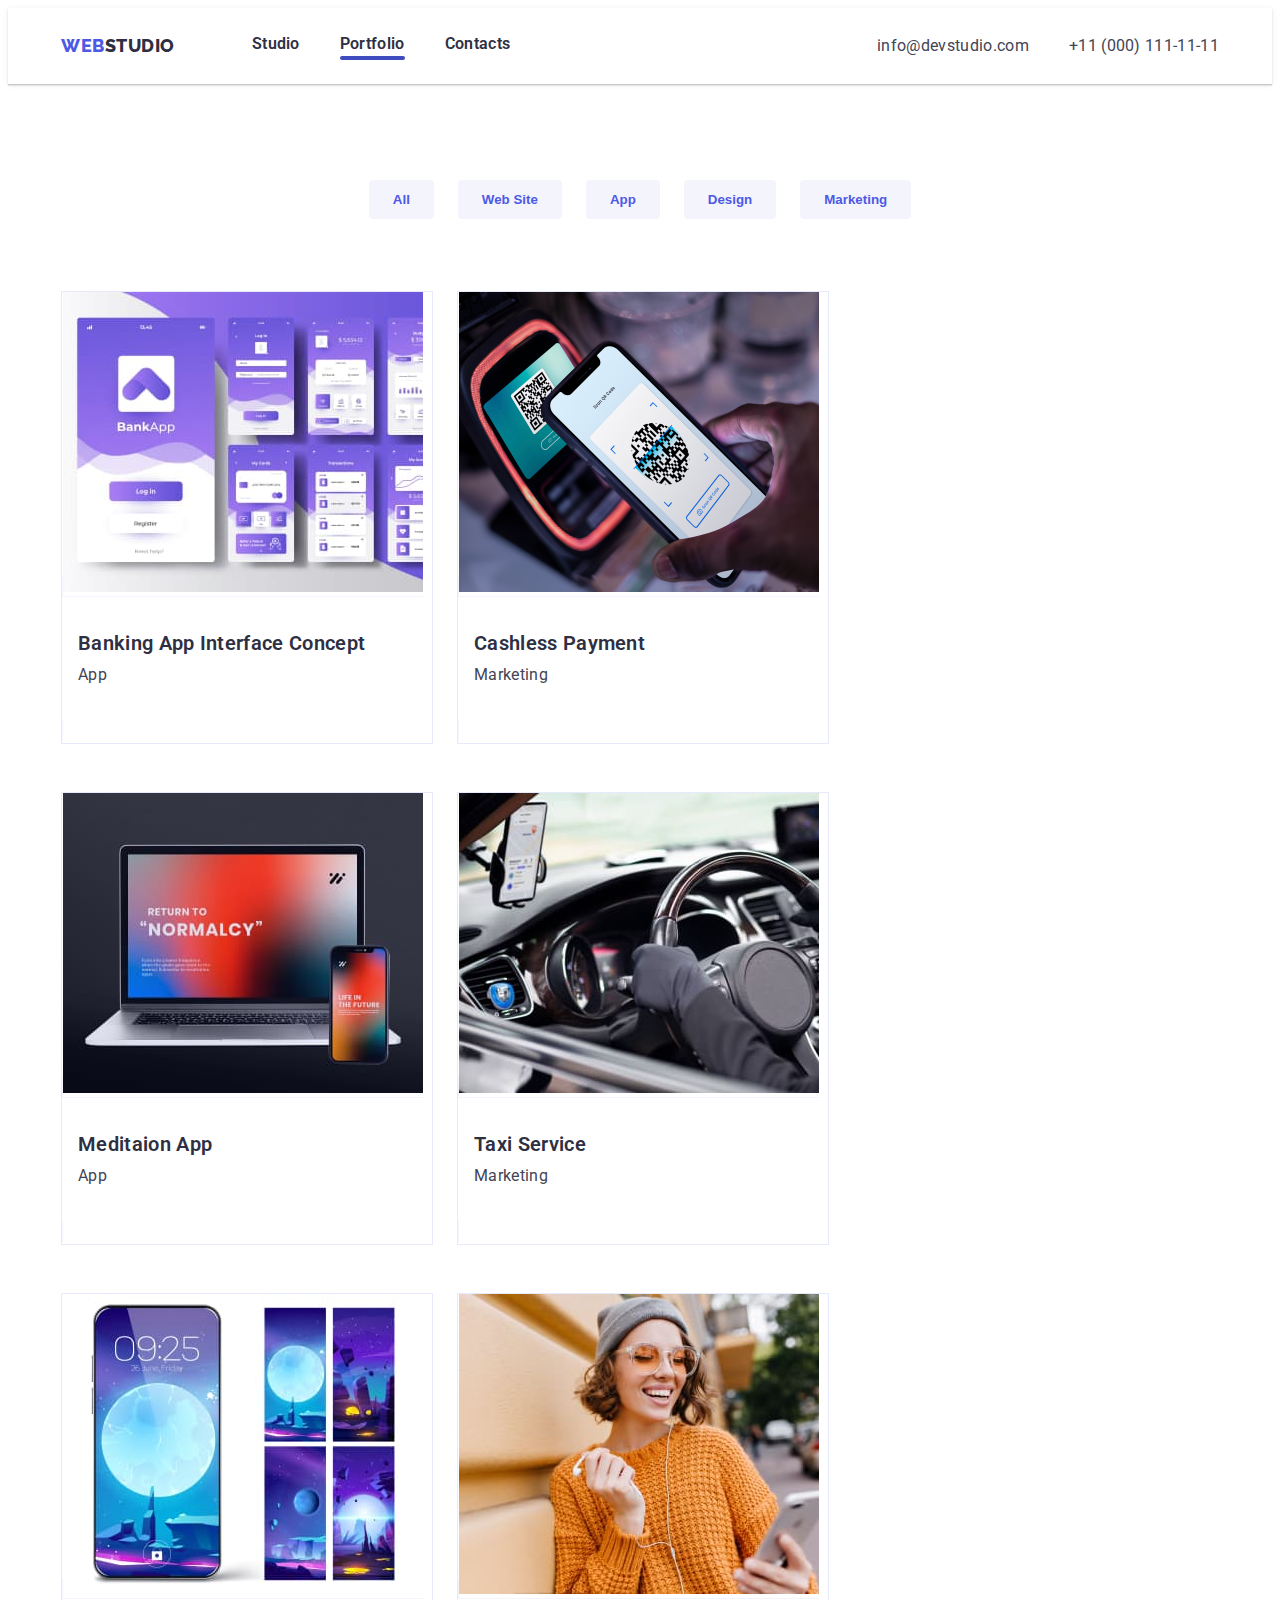
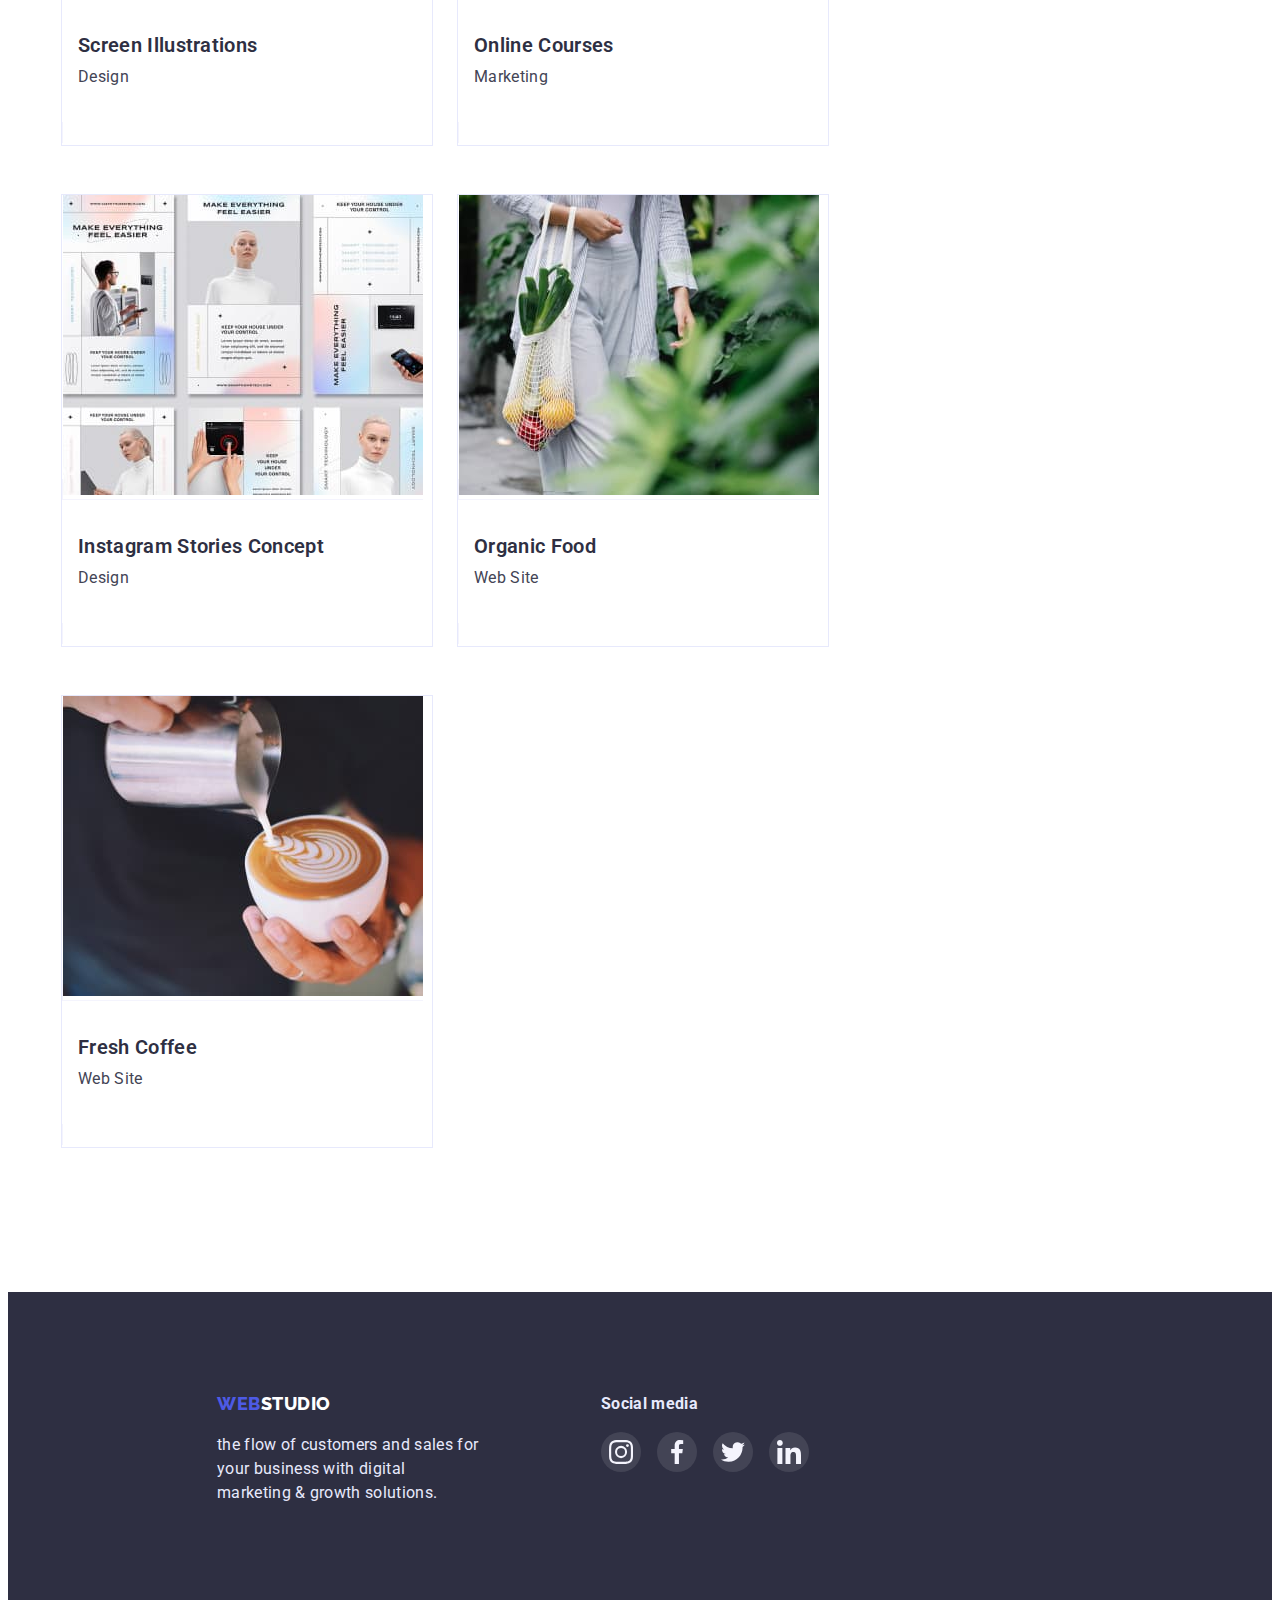
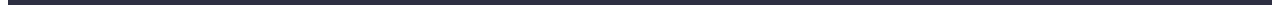
==== portfolio.html @ c1c1124d "Initial commit" ====
<!DOCTYPE html>
<html lang="en">

<head>
    <meta charset="UTF-8">
    <meta http-equiv="X-UA-Compatible" content="IE=edge">
    <meta name="viewport" content="width=device-width, initial-scale=1.0">
    <title>Portfolio</title>
    <link href="https://fonts.googleapis.com/css2?family=Raleway:wght@800&family=Roboto:wght@400;500;700&display=swap"
        rel="stylesheet">

    <link rel="stylesheet" href="https://cdnjs.cloudflare.com/ajax/libs/modern-normalize/1.1.0/modern-normalize.min.css"
        integrity="sha512-wpPYUAdjBVSE4KJnH1VR1HeZfpl1ub8YT/NKx4PuQ5NmX2tKuGu6U/JRp5y+Y8XG2tV+wKQpNHVUX03MfMFn9Q=="
        crossorigin="anonymous" referrerpolicy="no-referrer">

    <link rel="stylesheet" href="./css/styles.css">
</head>

<body>
    <header class="header">
        <div class="conteiner menu">
            <nav class="conteiner-nav">
                <a href="./index.html" class="logo"><span class="accent">Web</span>Studio</a>
                <ul class="site-nav list">
                    <li class="item"><a href="./index.html" class="link">Studio</a></li>
                    <li class="item"><a href="./portfolio.html" class="link active">Portfolio</a></li>
                    <li class="item"><a href="/" class="link">Contacts</a></li>
                </ul>
            </nav>
            <ul class="auth-nav list">
                <li class="contact-link"><a href="mailto:info@devstudio.com" class="link">info@devstudio.com</a></li>
                <li class="contact-link"><a href="tel:+11(000)111-11-11" class="link">+11 (000) 111-11-11</a></li>
            </ul>
        </div>
    </header>
    <main>

        <!-- Filtr -->
        <section class="section project">
            <div class="conteiner">
                <ul class="project-list list">
                    <li class="item"><button class="button" type="button">All</button></li>
                    <li class="item"><button class="button" type="button">Web Site</button></li>
                    <li class="item"><button class="button" type="button">App</button></li>
                    <li class="item"><button class="button" type="button">Design</button></li>
                    <li class="item"><button class="button" type="button">Marketing</button></li>
                </ul>

                <!-- Produkts -->

                <h1 class="visually-hidden">Project</h1>
                <ul class="product-list list">
                    <li class="product-item">
                         <a href="" class="project-link"><img src="./img/Bank.jpg" alt="foto bank app">
                        <div class="card-content">
                            <h2 class="project-title">Banking App Interface Concept</h2>
                            <p class="project-text">App</p>
                        </div></a>
                    </li>
                    <li class="product-item">
                         <a href="" class="project-link"><img src="./img/Cashless.jpg" alt="Payment">
                            <div class="card-content">
                                <h2 class="project-title">Cashless Payment</h2>
                                <p class="project-text">Marketing</p>
                            </div>
                        </a>
                    </li>
                    <li class="product-item">

                            <a href="" class="project-link"><img widht="360" height="300" src="./img/medita.jpg"
                                    alt="foto app for meditation">
                        <div class="card-content">
                            <h2 class="project-title">Meditaion App</h2>
                            <p class="project-text">App</p>
                        </div></a>

                    </li>
                    <li class="product-item">

                            <a href="" class="project-link"><img widht="360" height="300" src="./img/avto.jpg"
                                    alt="foto avto">
                        <div class="card-content">
                            <h2 class="project-title">Taxi Service</h2>
                            <p class="project-text">Marketing</p>
                        </div></a>

                    </li>

                    <li class="product-item">

                      
                            <a href="" class="project-link"><img widht="360" height="300" src="./img/walpaper.jpg"
                                    alt="foto wallpaper">
                     
                        <div class="card-content">
                            <h2 class="project-title">Screen Illustrations</h2>
                            <p class="project-text">Design</p>
                        </div></a>

                    </li>

                    <li class="product-item">
                        <article class="card">
                            
                                <a href="" class="project-link"><img widht="360" height="300" src="img/girl.jpg"
                                        alt="foto girl outside">
                        
                            <div class="card-content">
                                <h2 class="project-title">Online Courses</h2>
                                <p class="project-text">Marketing</p>
                            </div></a>
                        </article>
                    </li>

                    <li class="product-item">
                        <article class="card">
                            <a href="" class="project-link"><img widht="360" height="300" src="./img/stories.jpg"
                                        alt="photo examples of stories">
                         
                            <div class="card-content">
                                <h2 class="project-title">Instagram Stories Concept</h2>
                                <p class="project-text">Design</p>
                            </div></a>
                        </article>
                    </li>

                    <li class="product-item">
                        <article class="card">
                          
                                <a href="" class="project-link"><img widht="360" height="300" src="./img/food.jpg"
                                        alt="women whith food">
                          
                            <div class="card-content">
                                <h2 class="project-title">Organic Food</h2>
                                <p class="project-text">Web Site</p>
                            </div></a>
                        </article>
                    </li>

                    <li class="product-item">
                        <article class="card">
                       
                                <a href="" class="project-link"><img widht="360" height="300" src="./img/cofe.jpg"
                                        alt="cup of coffe">
                          
                            <div class="card-content">
                                <h2 class="project-title">Fresh Coffee</h2>
                                <p class="project-text">Web Site</p>
                            </div></a>
                        </article>
                    </li>
                </ul>
            </div>

        </section>
    </main>


    <!-- Footer with contacts -->
    <footer class="footer">
        <div class="conteiner footer-conteiner">
            <div class="footer-about"><a href="/" class="logo-footer"><span class="accent">Web</span>Studio</a>
                <p class="footer-text">the flow of customers and sales for your business with digital marketing & growth
                    solutions.
                </p>
            </div>
            <div class="footer-social">
                <h3 class="footer-text name">Social media</h3>
                <ul class="footer-list list">
                    <li class="footer-item"><a href="" class="footer-soc-link"><svg class="icon-footer">
                                <use href="./img/icons.svg#icon-instagram"></use>
                            </svg></a></li>
                    <li class="footer-item"><a href="https://www.facebook.com/" class="footer-soc-link"><svg
                                class="icon-footer">
                                <use href="./img/icons.svg#icon-facebook"></use>
                            </svg></a></li>
                    <li class="footer-item"><a href="https://twitter.com/" class="footer-soc-link"><svg class="icon-footer">
                                <use href="./img/icons.svg#icon-twitter"></use>
                            </svg></a></li>
                    <li class="footer-item"><a href="https://www.linkedin.com/" class="footer-soc-link"><svg
                                class="icon-footer">
                                <use href="./img/icons.svg#icon-linkedin"></use>
                            </svg></a></li>
                </ul>
            </div>
    
    
        </div>
    
    
    
    
    
    </footer>


</body>

</html>
---- css/styles.css ----
html {
    box-sizing: border-box;
}

:root {
    --primari-brand-text-color: #4D5AE5;
    --primari-bg-color: #fff;
    --link-text-color: #4D5AE5;
    --body-text-color: #434455;
    --heading-text-color: #2E2F42;
    --buttons-color: #404BBF;
    --fotter-color: #E7E9FC;
    --color-white: #FFFFFF;
    --color-batton-filtr: #F4F4FD;
    --card-set-gap: 24px;
}

body {
    color: var(--body-text-color);
    background-color: var(--primari-bg-color);
    font-family: Roboto, sans-serif;
    letter-spacing: 0.02em;
    font-size: 16px;
    line-height: 1.5;

}

img {
    /* display: block; */
    max-width: 100%;
    height: auto;
}

.section {
    padding-top: 120px;
    padding-bottom: 120px;
}

.conteiner {
    /* outline: 2px solid tomato; */

    margin-left: auto;
    margin-right: auto;
    width: 1158px;
    padding-right: 15px;
    padding-left: 15px;

}

h1,
h2,
h3,
h4,
h5,
h6,
p {
    margin: 0;
}

.visually-hidden {
    position: absolute;
    width: 1px;
    height: 1px;
    margin: -1px;
    border: 0;
    padding: 0;
    white-space: nowrap;
    clip-path: inset(100%);
    clip: rect(0 0 0 0);
    overflow: hidden;
}

.menu {
    display: flex;
    align-items: center;
}

.header {

    display: flex;
    box-shadow: 0px 2px 1px rgba(46, 47, 66, 0.08), 0px 1px 1px rgba(46, 47, 66, 0.16), 0px 1px 6px rgba(46, 47, 66, 0.08);
}

.conteiner-nav {
    display: flex;
    align-items: center;
}

.list {
    list-style: none;
    padding: 0;
    margin: 0;
}

.logo {
    margin-right: 77px;
    color: var(--heading-text-color);
    font-family: Raleway, sans-serif;
    font-weight: 800;
    font-size: 18px;
    line-height: 1.33;
    letter-spacing: 0.03em;
    text-decoration: none;
    text-transform: uppercase;
    display: flex;
    align-items: center;
}

.accent {
    color: var(--link-text-color);
}

.logo:hover,
.logo:hover {
    color: var(--link-text-color);
}

/* Site nav */
.site-nav {
    display: flex;
}

.site-nav .item+.item {
    margin-left: 40px;
}

.site-nav .link {
    /* outline: 2px solid tomato; */
    display: block;
    padding-top: 24px;
    padding-bottom: 24px;

    font-weight: 600;
    color: var(--heading-text-color);
    text-decoration: none;

}
.active::after {
    content: '';
    display: block;
    width: 100%;
    height: 4px;
    background-color: #404BBF;
    border-radius: 2px;
}

.site-nav .link:hover,
.site-nav .link:focus {
    color: var(--link-text-color);
}


.auth-nav {
    display: flex;
    /* outline: 2px solid tomato; */
    margin-left: auto;

}

.auth-nav .contact-link+.contact-link {
    margin-left: 40px;
}

.auth-nav .link {
    color: var(--body-text-color);
    text-decoration: none;

}

.auth-nav .link:hover,
.auth-nav .link:focus {
    color: var(--link-text-color);
}

.contact-link {
    font-weight: 400;

}


/* Hero */
.hero {
    flex-wrap: wrap;
/* outline: 2px solid tomato; */
    text-align: center;
    padding: 192px 0px;
    max-width: 1440px;
    height: 603px;
    margin-left: auto;
    margin-right: auto;
    background-image:
    linear-gradient(rgba(46, 47, 66, 0.7), rgba(46, 47, 66, 0.7)),
     url(../img/people-office.jpg);
    background-size: cover;
    background-repeat: no-repeat;
    background-position: center;
}

.hero-title {
    font-weight: 600;
    font-size: 56px;
    line-height: 1.07;
    color: var(--color-white);
    margin-top: 0px;
    margin-left: auto;
    margin-right: auto;
    width: 492px;

}

.button-hero {

    color: var(--primari-bg-color);
    background-color: var(--link-text-color);
    font-weight: 600;
    font-size: 16px;
    line-height: 1.19;
    letter-spacing: 0.04em;
    cursor: pointer;
    border-radius: 4px;
    padding: 16px 32px;
    border: 1px solid transparent;
    text-align: center;
    margin-top: 48px;
}

.button-hero:hover,
.button-hero:focus {
    background-color:#404BBF;
    color: var(--primari-bg-color);
    box-shadow: 0px 4px 4px rgba(0, 0, 0, 0.15);
}
/* .modal {
    position: absolute;
    width: 408px;
    height: 576px;
    top: 50%;
    left: 50%;
    transform: translate(-50%, -50%);
    background: #FCFCFC;
    box-shadow: 0px 1px 1px rgba(0, 0, 0, 0.14), 0px 1px 3px rgba(0, 0, 0, 0.12), 0px 2px 1px rgba(0, 0, 0, 0.2);
    border-radius: 4px;
} */

.section-title {
    color: #2E2F42
}

/* Преимущества */
.feature {
    padding-bottom: 0px;
}

.feature-list {
    display: flex;
    flex-wrap: wrap;
}

/* .item-feature::before {
    display: block;
    content: "";
    height: 112px;
    background-size: 64px;
    background-repeat: no-repeat;
    background-position: center;
    background-color: var(--color-batton-filtr); */

.icon-feature {
    display: flex;
 background-color: #F4F4FD;
 width: 264px;
 height: 112px;
  align-items: center;
  justify-content: center;
  margin-bottom: 8px;
 

}
.icon-item {
    display: flex;
    align-items: center;
    justify-content: center;
    width: 64px;
    height: 64px;
    fill: #8E8F99;
     
}
/* .icon-strategy::before {
    content: "";
    background-image: url(../img/antenna\ 1.svg);
} */

    
.item-feature {
    width: calc((100% - 72px) / 4);
    margin-right: 24px;
}

.item-feature:nth-child(4n) {
    margin-right: 0px;
}

.feature-title {
    font-weight: 600;
    font-size: 20px;
    line-height: 1.2;
    color: var(--heading-text-color);
    margin-top: 0px;
    margin-bottom: 0px;
}

.feature-text {
    margin-top: 8px;
    margin-bottom: 0px;
}

/* Работа */

.section-title {
    display: block;
    font-weight: 600;
    font-size: 36px;
    line-height: 1.11;
    text-align: center;
    margin-left: auto;
    margin-right: auto;
    ;
}

.list-work {
    display: flex;
    flex-wrap: wrap;
    margin-top: 72px;
}

.item-work {

    /* border: 1px solid #E7E9FC; */
    max-width: 100%;
    margin-right: 24px;
}

.item-work:nth-child(3n) {
    margin-right: 0px;
}

/* Команда */
.team {
    background-color: var(--color-batton-filtr);
 padding-bottom: 120px;
}

.section-name {
    margin-bottom: 5px;
    font-weight: 600;
    font-size: 20px;
    line-height: 1.2;
    text-align: center;
    color: var(--heading-text-color);
}

.section-text {
    text-align: center;
}

.list-team {
    display: flex;
    margin-top: 72px;
    margin-right: calc(-1 * var(--card-set-gap));

}

.item-team {
    margin-right: var(--card-set-gap);
    flex-basis: calc(100%/4 - var(--card-set-gap));

    box-shadow: 0px 1px 6px rgba(46, 47, 66, 0.08), 0px 1px 1px rgba(46, 47, 66, 0.16), 0px 2px 1px rgba(46, 47, 66, 0.08);
}

.item-team:nth-child(4n) {
    margin-right: 0px;

}

.team-coment {
    padding: 32px 16px;
}
.team-soc {
    display: flex;
    align-items: center;
}
.team-soc-item {

    width: 40px;
    height: 40px;
    margin-right: 24px;
    }
.team-soc-item:nth-child(4){
    margin-right: 0px;
}
.soc-link {
    display: flex;
    width: 100%;
    height: 100%;
    align-items: center;
    justify-content: center;
   background-color: #4D5AE5;
    border-radius: 50%;
}
.soc-link:hover
.soc-link:focus {
    background-color: #404BBF;
}
.icon-team {
 fill: #F4F4FD;
width: 16px;
height: 16px;
}
   
/* Клиенты */

.list-clients {
    /* outline: 2px solid tomato; */
    display: flex;
    margin-top: 72px;
    gap: 24px;
}
.client-item {
 width: 168px;
}
.icon-client {
   display: block;
   /* fill: #8E8F99; */

}
.icom-client {
    display: flex;
    justify-content: center;
    align-items: center;
        width: 100%;
        height:88px;
        margin-right: var(--card-set-gap);
        border: 1px solid #8E8F99;
        border-radius: 4px;
        fill:#8E8F99 ;
}
.icom-client:hover,
.icom-client:focus {
    fill: #4D5AE5;
    border: 1px solid #4D5AE5;
}
.icon-client:hover,
.icon-client:focus {
    fill: #4D5AE5;
}

/* Button */
.button {
    display: inline-block;
    border-radius: 4px;
    padding: 12px 24px;
    color: var(--link-text-color);
    background-color: var(--color-batton-filtr);
    font-weight: 600;
    cursor: pointer;
    border: none;
}

.button:hover,
.button:focus {
    background-color: var(--link-text-color);
    color: var(--primari-bg-color);
    box-shadow: 0px 3px 1px rgba(0, 0, 0, 0.1),
        0px 2px 1px rgba(0, 0, 0, 0.08),
        0px 2px 2px rgba(0, 0, 0, 0.12);
}

/* Проекты */
.project {
    padding-top: 96px;
}
.project-list {
    display: flex;
    text-align: center;
    margin-left: auto;
    margin-right: auto;
    justify-content: center;
    gap: 24px;
}
.product-list {
    display: flex;
    flex-wrap: wrap;
    margin-top: 72px; 
    gap: 24px;
}
.product-item {
     flex-basis: calc((100% - 48px) / 3);
    /* margin-left: var(--card-set-gap); */
    margin-bottom: 24px; 
    /* box-shadow: 0px 1px 6px rgba(46, 47, 66, 0.08); */
     border: 1px solid rgba(231, 233, 252, 1); 
}
.project-link {
/* flex-basis: calc(100% / 3 - 24px);
margin-left: 24px; */
    /* margin-bottom: 48px; */
    border: 0.5px solid #F4F4FD;
}
.project-link:nth-child(3n) {
margin-right: 0px;
}
.product-item:hover,
.product-item:focus {
    box-shadow: 0px 1px 6px rgba(46, 47, 66, 0.08),
        0px 1px 1px rgba(46, 47, 66, 0.16),
        0px 2px 1px rgba(46, 47, 66, 0.08); 
}
.card-content {
    padding-top: 32px;
    padding-bottom: 32px;
    padding-left: 16px;
}
.list .project-link {
    text-decoration: none;
    list-style: none;
}
.project-title {
    color: var(--heading-text-color);
    font-weight: 600;
    font-size: 20px;
    line-height: 1.2;
    margin-bottom: 8px;
}
.project-text {
    color: var(--body-text-color);
}

/* Footer    */
.logo-footer {
    color: var(--primari-bg-color);
    font-family: Raleway, sans-serif;
    font-weight: 800;
    font-size: 18px;
    line-height: 1.33;
    letter-spacing: 0.03em;
    text-decoration: none;
    text-transform: uppercase;
}

.footer {
    background-color: var(--heading-text-color);
    padding: 100px 0px;
}
.footer-conteiner {
    display: flex;
}

.footer-text {
    margin-top: 16px;
    width: 264px;
    font-size: 16px;
    line-height: 1.5;
    letter-spacing: 0.02em;
    color: var(--fotter-color);
}
.footer-about{
    display: block;
    width: 264px;
    margin-left: 156px;
}
.footer-social {
display: block;
margin-top: 0px;
margin-left: 120px;

}
.name {
    margin: 0px;
    padding: 0px;
}
.footer-list {
    display: flex;
    margin-top: 16px;
   gap: 16px;
    align-items: center;
 
}
.footer-item {
    width: 40px;
    height: 40px;
}
.footer-soc-link {
    display: flex;
    width: 100%;
    height: 100%;
    align-items: center;
    justify-content: center;
    background-color: rgba(255, 255, 255, 0.1);
    margin-right: auto;
    margin-left: 0px;
    border-radius: 50%;
}
.icon-footer {
    display: flex;
    width: 24px;
    height: 24px;
align-items: center;
fill: #F4F4FD;
}
.footer-soc-link:hover,
.footer-soc-link:focus {
    background-color: #31D0AA;
}
.card-set {
    display: flex;
    flex-wrap: wrap;
    outline: tomato solid 1px;
    margin-left: -24px;
}
.item-portfolio {
    box-sizing: border-box;
    outline: green solid 1px;
   margin-bottom: 24px;
   margin-right: 24px;
}
.card-thumb {

}
.link-portfolio {
    text-decoration: none;
}
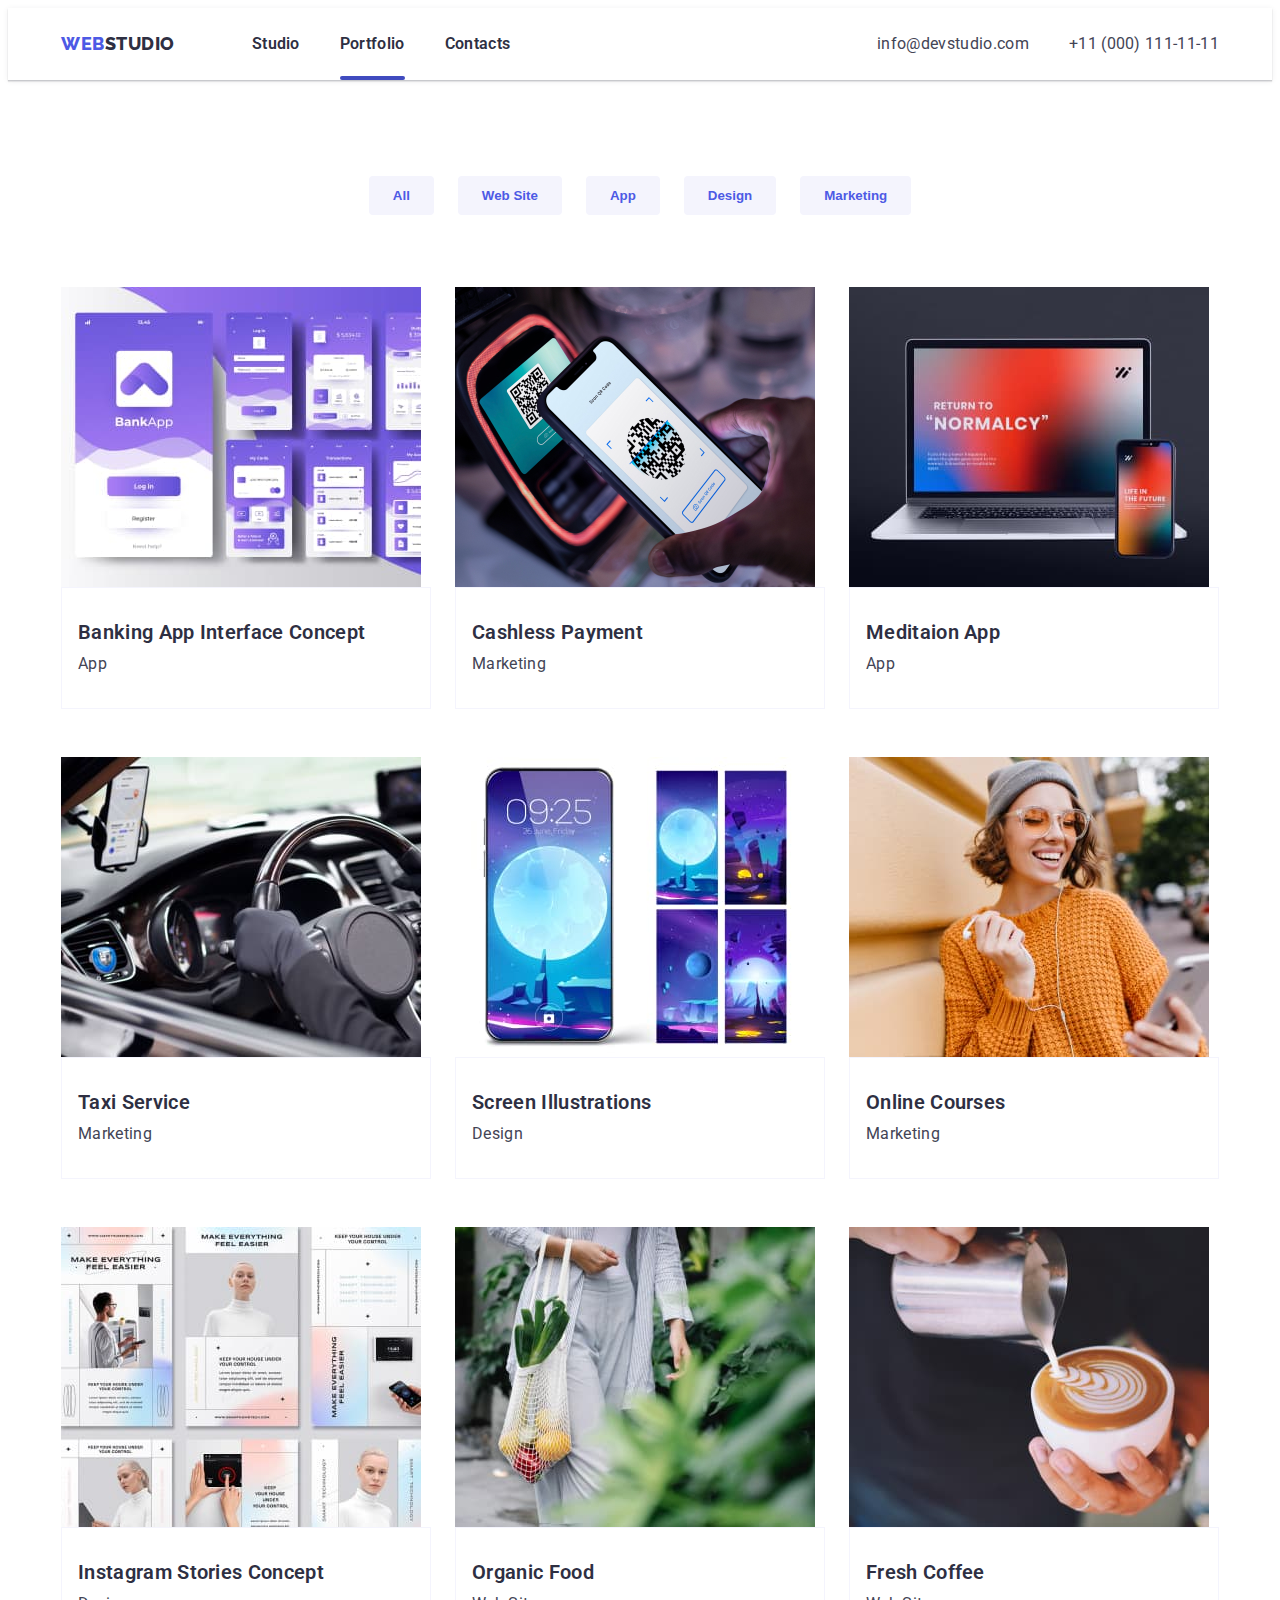
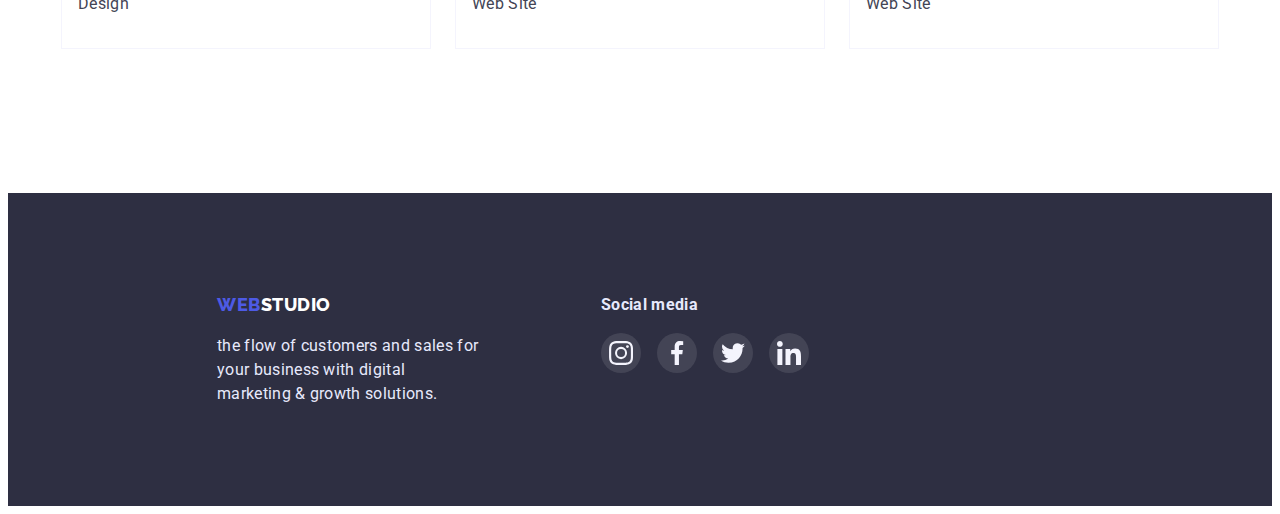
==== commit 30324c33: "overlay" ====
--- a/portfolio.html
+++ b/portfolio.html
@@ -36,9 +36,9 @@
     <main>
 
         <!-- Filtr -->
-        <section class="section project">
-            <div class="conteiner">
-                <ul class="project-list list">
+     <section class="section project">
+      <div class="conteiner">
+       <ul class="project-list list">
                     <li class="item"><button class="button" type="button">All</button></li>
                     <li class="item"><button class="button" type="button">Web Site</button></li>
                     <li class="item"><button class="button" type="button">App</button></li>
@@ -48,107 +48,115 @@
 
                 <!-- Produkts -->
 
-                <h1 class="visually-hidden">Project</h1>
-                <ul class="product-list list">
-                    <li class="product-item">
-                         <a href="" class="project-link"><img src="./img/Bank.jpg" alt="foto bank app">
-                        <div class="card-content">
-                            <h2 class="project-title">Banking App Interface Concept</h2>
-                            <p class="project-text">App</p>
-                        </div></a>
-                    </li>
-                    <li class="product-item">
-                         <a href="" class="project-link"><img src="./img/Cashless.jpg" alt="Payment">
-                            <div class="card-content">
+       <h1 class="visually-hidden">Project</h1>
+        <ul class="product-list list">
+         <li class="product-item">
+          <a href="" class="project-link">
+           <div class="overlay">
+            <img src="./img/Bank.jpg" alt="foto bank app">
+           <div class="overlay-slyde">
+             <p class="overlay-text">14 Stylish and User-Friendly App Design Concepts · Task Manager App · Calorie Tracker App · Exotic Fruit Ecommerce App · Cloud Storage App</p></div></div>
+           <div class="card-content">
+            <h2 class="project-title">Banking App Interface Concept</h2>
+            <p class="project-text">App</p>
+                        </div></a></li>
+          <li class="product-item">
+           <a href="" class="project-link">
+            <div class="overlay">
+            <img src="./img/Cashless.jpg" alt="Payment">
+            <div class="overlay-slyde">
+            <p class="overlay-text">14 Stylish and User-Friendly App Design Concepts · Task Manager App · Calorie Tracker App · Exotic Fruit Ecommerce App · Cloud Storage App</p>
+                </div></div>
+                <div class="card-content">
                                 <h2 class="project-title">Cashless Payment</h2>
                                 <p class="project-text">Marketing</p>
-                            </div>
+                    </div>
                         </a>
-                    </li>
-                    <li class="product-item">
-
-                            <a href="" class="project-link"><img widht="360" height="300" src="./img/medita.jpg"
-                                    alt="foto app for meditation">
-                        <div class="card-content">
+          </li>
+          <li class="product-item">
+           <a href="" class="project-link">
+            <div class="overlay">
+            <img widht="360" height="300" src="./img/medita.jpg" alt="foto app for meditation">
+            <div class="overlay-slyde">
+            <p class="overlay-text">14 Stylish and User-Friendly App Design Concepts · Task Manager App · Calorie Tracker App · Exotic Fruit Ecommerce App · Cloud Storage App</p></div></div>
+                <div class="card-content">
                             <h2 class="project-title">Meditaion App</h2>
                             <p class="project-text">App</p>
-                        </div></a>
-
-                    </li>
-                    <li class="product-item">
-
-                            <a href="" class="project-link"><img widht="360" height="300" src="./img/avto.jpg"
-                                    alt="foto avto">
-                        <div class="card-content">
+                </div></a>
+         </li>
+
+          <li class="product-item">
+           <a href="" class="project-link">
+            <div class="overlay">
+            <img widht="360" height="300" src="./img/avto.jpg" alt="foto avto">
+             <div class="overlay-slyde">
+             <p class="overlay-text">14 Stylish and User-Friendly App Design Concepts · Task Manager App · Calorie Tracker App · Exotic Fruit Ecommerce App · Cloud Storage App</p></div></div>
+              <div class="card-content">
                             <h2 class="project-title">Taxi Service</h2>
                             <p class="project-text">Marketing</p>
-                        </div></a>
-
-                    </li>
-
-                    <li class="product-item">
-
-                      
-                            <a href="" class="project-link"><img widht="360" height="300" src="./img/walpaper.jpg"
-                                    alt="foto wallpaper">
-                     
-                        <div class="card-content">
+                </div></a>
+          </li>
+
+          <li class="product-item">
+            <a href="" class="project-link">
+             <div class="overlay"><img widht="360" height="300" src="./img/walpaper.jpg" alt="foto wallpaper">
+              <div class="overlay-slyde">
+              <p class="overlay-text">14 Stylish and User-Friendly App Design Concepts · Task Manager App · Calorie Tracker App · Exotic Fruit Ecommerce App · Cloud Storage App</p></div></div>
+                <div class="card-content">
                             <h2 class="project-title">Screen Illustrations</h2>
                             <p class="project-text">Design</p>
                         </div></a>
-
-                    </li>
-
-                    <li class="product-item">
-                        <article class="card">
-                            
-                                <a href="" class="project-link"><img widht="360" height="300" src="img/girl.jpg"
-                                        alt="foto girl outside">
-                        
-                            <div class="card-content">
+          </li>
+
+          <li class="product-item">
+            <a href="" class="project-link">
+                <div class="overlay"><img widht="360" height="300" src="img/girl.jpg" alt="foto girl outside">
+                <div class="overlay-slyde">
+                    <p class="overlay-text">14 Stylish and User-Friendly App Design Concepts · Task Manager App · Calorie Tracker App · Exotic Fruit Ecommerce App · Cloud Storage App</p>
+                </div></div>
+                 <div class="card-content">
                                 <h2 class="project-title">Online Courses</h2>
                                 <p class="project-text">Marketing</p>
                             </div></a>
-                        </article>
-                    </li>
-
-                    <li class="product-item">
-                        <article class="card">
-                            <a href="" class="project-link"><img widht="360" height="300" src="./img/stories.jpg"
-                                        alt="photo examples of stories">
-                         
-                            <div class="card-content">
+          </li>
+
+          <li class="product-item">
+            <a href="" class="project-link">
+             <div class="overlay"><img widht="360" height="300" src="./img/stories.jpg" alt="photo examples of stories">
+             <div class="overlay-slyde">
+                <p class="overlay-text">14 Stylish and User-Friendly App Design Concepts · Task Manager App · Calorie Tracker App · Exotic Fruit Ecommerce App · Cloud Storage App</p>
+             </div></div>
+            <div class="card-content">
                                 <h2 class="project-title">Instagram Stories Concept</h2>
                                 <p class="project-text">Design</p>
                             </div></a>
-                        </article>
-                    </li>
-
-                    <li class="product-item">
-                        <article class="card">
-                          
-                                <a href="" class="project-link"><img widht="360" height="300" src="./img/food.jpg"
-                                        alt="women whith food">
-                          
-                            <div class="card-content">
+          </li>
+
+          <li class="product-item">
+            <a href="" class="project-link">
+             <div class="overlay">
+                <img widht="360" height="300" src="./img/food.jpg" alt="women whith food">
+            <div class="overlay-slyde">
+             <p class="overlay-text">14 Stylish and User-Friendly App Design Concepts · Task Manager App · Calorie Tracker App ·
+                    Exotic Fruit Ecommerce App · Cloud Storage App</p>
+            </div></div>
+            <div class="card-content">
                                 <h2 class="project-title">Organic Food</h2>
                                 <p class="project-text">Web Site</p>
                             </div></a>
-                        </article>
-                    </li>
-
-                    <li class="product-item">
-                        <article class="card">
-                       
-                                <a href="" class="project-link"><img widht="360" height="300" src="./img/cofe.jpg"
-                                        alt="cup of coffe">
-                          
-                            <div class="card-content">
+              </li>
+
+          <li class="product-item">
+            <a href="" class="project-link">
+             <div class="overlay">
+             <img widht="360" height="300" src="./img/cofe.jpg" alt="cup of coffe">
+             <div class="overlay-slyde">
+                <p class="overlay-text">14 Stylish and User-Friendly App Design Concepts · Task Manager App · Calorie Tracker App · Exotic Fruit Ecommerce App · Cloud Storage App</p></div></div>
+                <div class="card-content">
                                 <h2 class="project-title">Fresh Coffee</h2>
                                 <p class="project-text">Web Site</p>
                             </div></a>
-                        </article>
-                    </li>
+            </li>
                 </ul>
             </div>
 
--- a/css/styles.css
+++ b/css/styles.css
@@ -26,9 +26,11 @@
 }
 
 img {
-    /* display: block; */
+    display: block;
     max-width: 100%;
     height: auto;
+ margin: 0px;
+ padding: 0px;
 }
 
 .section {
@@ -47,13 +49,7 @@
 
 }
 
-h1,
-h2,
-h3,
-h4,
-h5,
-h6,
-p {
+h1,h2,h3,h4,h5,h6,p {
     margin: 0;
 }
 
@@ -104,6 +100,9 @@
     text-transform: uppercase;
     display: flex;
     align-items: center;
+    /* transition-property: color;
+    transition-duration: 250ms;
+    transition-timing-function: cubic-bezier(0.4, 0, 0.2, 1); */
 }
 
 .accent {
@@ -111,7 +110,7 @@
 }
 
 .logo:hover,
-.logo:hover {
+.logo:fokus {
     color: var(--link-text-color);
 }
 
@@ -135,13 +134,18 @@
     text-decoration: none;
 
 }
+.item {
+    position: relative;
+}
 .active::after {
     content: '';
+    position: absolute;
     display: block;
     width: 100%;
     height: 4px;
     background-color: #404BBF;
     border-radius: 2px;
+    bottom: 0px;
 }
 
 .site-nav .link:hover,
@@ -222,6 +226,10 @@
     border: 1px solid transparent;
     text-align: center;
     margin-top: 48px;
+
+    transition-property: background-color;
+    transition-duration: 250ms;
+    transition-timing-function: cubic-bezier(0.4, 0, 0.2, 1);
 }
 
 .button-hero:hover,
@@ -230,7 +238,7 @@
     color: var(--primari-bg-color);
     box-shadow: 0px 4px 4px rgba(0, 0, 0, 0.15);
 }
-/* .modal {
+ .modal {
     position: absolute;
     width: 408px;
     height: 576px;
@@ -240,7 +248,29 @@
     background: #FCFCFC;
     box-shadow: 0px 1px 1px rgba(0, 0, 0, 0.14), 0px 1px 3px rgba(0, 0, 0, 0.12), 0px 2px 1px rgba(0, 0, 0, 0.2);
     border-radius: 4px;
-} */
+    padding: 20px;
+} 
+.backdrop {
+    position: fixed;
+    top: 0px;
+    left: 0px;
+    width: 100%;
+    height: 100%;
+    background-color: rgba(46, 47, 66, 0.4);
+}
+.backdrop.is-hidden {
+    opacity: 0;
+    pointer-events: none;
+}
+.modal-btn {
+
+
+}
+.close-svg {
+    width: 8px;
+    height: 8px;
+    color: #2E2F42;
+}
 
 .section-title {
     color: #2E2F42
@@ -494,31 +524,62 @@
     gap: 24px;
 }
 .product-item {
+    position: relative;
      flex-basis: calc((100% - 48px) / 3);
     /* margin-left: var(--card-set-gap); */
     margin-bottom: 24px; 
     /* box-shadow: 0px 1px 6px rgba(46, 47, 66, 0.08); */
-     border: 1px solid rgba(231, 233, 252, 1); 
 }
 .project-link {
-/* flex-basis: calc(100% / 3 - 24px);
+  box-shadow: 0px 1px 6px rgb(46 47 66 / 8%)
+        /* flex-basis: calc(100% / 3 - 24px);
 margin-left: 24px; */
-    /* margin-bottom: 48px; */
-    border: 0.5px solid #F4F4FD;
-}
+        /* margin-bottom: 48px; */
+
+}
+
 .project-link:nth-child(3n) {
-margin-right: 0px;
-}
+    margin-right: 0px;
+}
+.overlay {
+position: relative;
+overflow: hidden;
+}
+.overlay-slyde {
+position: absolute;
+top: 0;
+left: 0;
+width: 100%;
+height: 100%;
+background-color: #4D5AE5;  
+transform: translateY(100%); 
+transition: transform 250ms cubic-bezier(0.4, 0, 0.2, 1);
+}
+.overlay-text {
+color: #F4F4FD;
+line-height: 1.5;
+font-size: 16px;
+letter-spacing: 0.02em;
+font-family: var(--color-batton-filtr);
+padding-top: 40px;
+padding-left: 32px;
+padding-right: 32px;
+}
+
 .product-item:hover,
 .product-item:focus {
     box-shadow: 0px 1px 6px rgba(46, 47, 66, 0.08),
         0px 1px 1px rgba(46, 47, 66, 0.16),
         0px 2px 1px rgba(46, 47, 66, 0.08); 
 }
+.product-item:hover .overlay-slyde {
+    transform: translateY(0%);
+}
 .card-content {
     padding-top: 32px;
     padding-bottom: 32px;
     padding-left: 16px;
+    border: 0.5px solid #F4F4FD;
 }
 .list .project-link {
     text-decoration: none;
@@ -611,21 +672,4 @@
 .footer-soc-link:focus {
     background-color: #31D0AA;
 }
-.card-set {
-    display: flex;
-    flex-wrap: wrap;
-    outline: tomato solid 1px;
-    margin-left: -24px;
-}
-.item-portfolio {
-    box-sizing: border-box;
-    outline: green solid 1px;
-   margin-bottom: 24px;
-   margin-right: 24px;
-}
-.card-thumb {
-
-}
-.link-portfolio {
-    text-decoration: none;
-}+
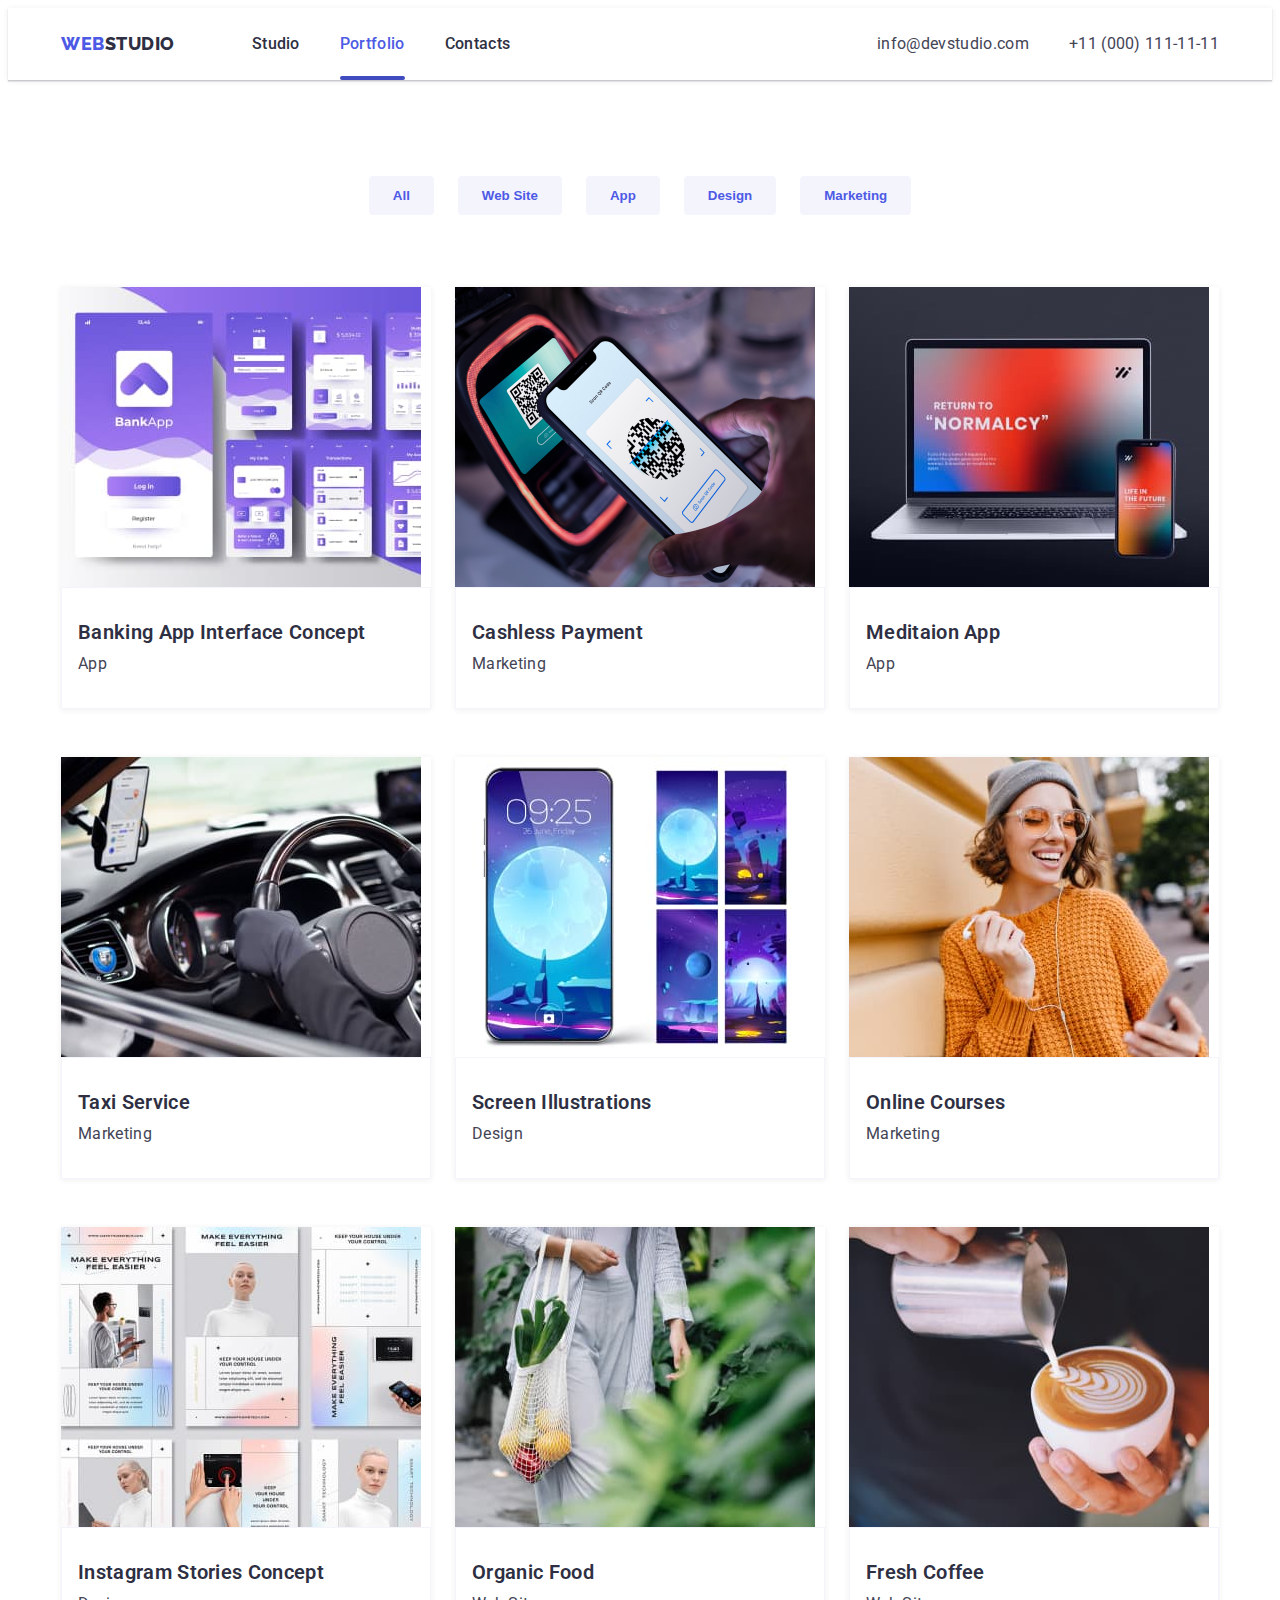
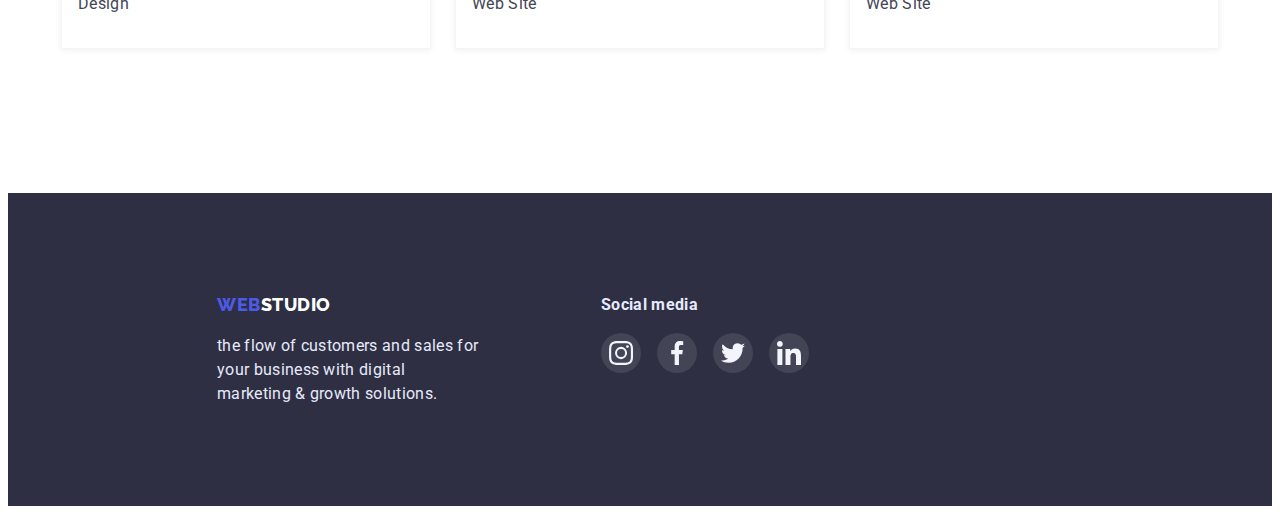
==== commit d1f9779f: "span" ====
--- a/portfolio.html
+++ b/portfolio.html
@@ -23,7 +23,7 @@
                 <a href="./index.html" class="logo"><span class="accent">Web</span>Studio</a>
                 <ul class="site-nav list">
                     <li class="item"><a href="./index.html" class="link">Studio</a></li>
-                    <li class="item"><a href="./portfolio.html" class="link active">Portfolio</a></li>
+                    <li class="item"><a href="./portfolio.html" class="link active"> <span class="accent">Portfolio</span></a></li>
                     <li class="item"><a href="/" class="link">Contacts</a></li>
                 </ul>
             </nav>
--- a/css/styles.css
+++ b/css/styles.css
@@ -1,7 +1,7 @@
 html {
     box-sizing: border-box;
 }
-
+/* 250ms cubic-bezier(0.4, 0, 0.2, 1) */
 :root {
     --primari-brand-text-color: #4D5AE5;
     --primari-bg-color: #fff;
@@ -100,17 +100,17 @@
     text-transform: uppercase;
     display: flex;
     align-items: center;
-    /* transition-property: color;
+   transition-property: color;
     transition-duration: 250ms;
-    transition-timing-function: cubic-bezier(0.4, 0, 0.2, 1); */
+    transition-timing-function: cubic-bezier(0.4, 0, 0.2, 1); 
 }
 
 .accent {
     color: var(--link-text-color);
 }
 
-.logo:hover,
-.logo:fokus {
+.logo:hover
+ {
     color: var(--link-text-color);
 }
 
@@ -129,14 +129,16 @@
     padding-top: 24px;
     padding-bottom: 24px;
 
-    font-weight: 600;
-    color: var(--heading-text-color);
+    font-weight: 500;
+     color: var(--heading-text-color);
     text-decoration: none;
+    transition: color 250ms cubic-bezier(0.4, 0, 0.2, 1);
 
 }
 .item {
     position: relative;
 }
+
 .active::after {
     content: '';
     position: absolute;
@@ -148,7 +150,7 @@
     bottom: 0px;
 }
 
-.site-nav .link:hover,
+/* .site-nav .link:hover, */
 .site-nav .link:focus {
     color: var(--link-text-color);
 }
@@ -168,6 +170,7 @@
 .auth-nav .link {
     color: var(--body-text-color);
     text-decoration: none;
+    transition: color 250ms cubic-bezier(0.4, 0, 0.2, 1)
 
 }
 
@@ -238,7 +241,411 @@
     color: var(--primari-bg-color);
     box-shadow: 0px 4px 4px rgba(0, 0, 0, 0.15);
 }
- .modal {
+ 
+
+.section-title {
+    color: #2E2F42
+}
+
+/* Преимущества */
+.feature {
+    padding-bottom: 0px;
+}
+
+.feature-list {
+    display: flex;
+    flex-wrap: wrap;
+}
+
+/* .item-feature::before {
+    display: block;
+    content: "";
+    height: 112px;
+    background-size: 64px;
+    background-repeat: no-repeat;
+    background-position: center;
+    background-color: var(--color-batton-filtr); */
+
+.icon-feature {
+    display: flex;
+ background-color: #F4F4FD;
+ width: 264px;
+ height: 112px;
+  align-items: center;
+  justify-content: center;
+  margin-bottom: 8px;
+ 
+
+}
+.icon-item {
+    display: flex;
+    align-items: center;
+    justify-content: center;
+    width: 64px;
+    height: 64px;
+    fill: #8E8F99;
+     
+}
+/* .icon-strategy::before {
+    content: "";
+    background-image: url(../img/antenna\ 1.svg);
+} */
+
+    
+.item-feature {
+    width: calc((100% - 72px) / 4);
+    margin-right: 24px;
+}
+
+.item-feature:nth-child(4n) {
+    margin-right: 0px;
+}
+
+.feature-title {
+    font-weight: 600;
+    font-size: 20px;
+    line-height: 1.2;
+    color: var(--heading-text-color);
+    margin-top: 0px;
+    margin-bottom: 0px;
+}
+
+.feature-text {
+    margin-top: 8px;
+    margin-bottom: 0px;
+}
+
+/* Работа */
+
+.section-title {
+    display: block;
+    font-weight: 600;
+    font-size: 36px;
+    line-height: 1.11;
+    text-align: center;
+    margin-left: auto;
+    margin-right: auto;
+    ;
+}
+
+.list-work {
+    display: flex;
+    flex-wrap: wrap;
+    margin-top: 72px;
+}
+
+.item-work {
+
+    /* border: 1px solid #E7E9FC; */
+    max-width: 100%;
+    margin-right: 24px;
+}
+
+.item-work:nth-child(3n) {
+    margin-right: 0px;
+}
+
+/* Команда */
+.team {
+    background-color: var(--color-batton-filtr);
+ padding-bottom: 120px;
+}
+
+.section-name {
+    margin-bottom: 5px;
+    font-weight: 600;
+    font-size: 20px;
+    line-height: 1.2;
+    text-align: center;
+    color: var(--heading-text-color);
+}
+
+.section-text {
+    text-align: center;
+}
+
+.list-team {
+    display: flex;
+    margin-top: 72px;
+    margin-right: calc(-1 * var(--card-set-gap));
+
+}
+
+.item-team {
+    margin-right: var(--card-set-gap);
+    flex-basis: calc(100%/4 - var(--card-set-gap));
+
+    box-shadow: 0px 1px 6px rgba(46, 47, 66, 0.08), 0px 1px 1px rgba(46, 47, 66, 0.16), 0px 2px 1px rgba(46, 47, 66, 0.08);
+}
+
+.item-team:nth-child(4n) {
+    margin-right: 0px;
+
+}
+
+.team-coment {
+    padding: 32px 16px;
+}
+.team-soc {
+    display: flex;
+    align-items: center;
+}
+.team-soc-item {
+
+    width: 40px;
+    height: 40px;
+    margin-right: 24px;
+    }
+.team-soc-item:nth-child(4){
+    margin-right: 0px;
+}
+.soc-link {
+display: flex;
+width: 100%;
+height: 100%;
+align-items: center;
+justify-content: center;
+background-color: #4D5AE5;
+border-radius: 50%;
+transition: background-color 250ms cubic-bezier(0.4, 0, 0.2, 1)
+}
+.soc-link:hover,
+.soc-link:focus {
+background-color: #404BBF;
+}
+.icon-team {
+ fill: #F4F4FD;
+width: 16px;
+height: 16px;
+}
+   
+/* Клиенты */
+
+.list-clients {
+    /* outline: 2px solid tomato; */
+    display: flex;
+    margin-top: 72px;
+    gap: 24px;
+}
+.client-item {
+ width: 168px;
+}
+.icon-client {
+   display: block;
+   /* fill: #8E8F99; */
+
+}
+.icom-client {
+    display: flex;
+    justify-content: center;
+    align-items: center;
+    width: 100%;
+     height:88px;
+     margin-right: var(--card-set-gap);
+    border: 1px solid #8E8F99;
+    border-radius: 4px;
+    fill:#8E8F99 ;
+transition: fill 250ms cubic-bezier(0.4, 0, 0.2, 1), border 250ms cubic-bezier(0.4, 0, 0.2, 1)
+}
+.icom-client:hover,
+.icom-client:focus {
+    fill: #4D5AE5;
+    border: 1px solid #4D5AE5;
+}
+
+
+/* Button */
+.button {
+    display: inline-block;
+    border-radius: 4px;
+    padding: 12px 24px;
+    color: var(--link-text-color);
+    background-color: var(--color-batton-filtr);
+    font-weight: 600;
+    cursor: pointer;
+    border: none;
+    transition: background-color 250ms cubic-bezier(0.4, 0, 0.2, 1), color 250ms cubic-bezier(0.4, 0, 0.2, 1), box-shadow 250ms cubic-bezier(0.4, 0, 0.2, 1)
+}
+
+.button:hover,
+.button:focus {
+    background-color: var(--link-text-color);
+    color: var(--primari-bg-color);
+    box-shadow: 0px 3px 1px rgba(0, 0, 0, 0.1),
+        0px 2px 1px rgba(0, 0, 0, 0.08),
+        0px 2px 2px rgba(0, 0, 0, 0.12);
+}
+
+/* Проекты */
+.project {
+    padding-top: 96px;
+}
+.project-list {
+    display: flex;
+    text-align: center;
+    margin-left: auto;
+    margin-right: auto;
+    justify-content: center;
+    gap: 24px;
+}
+.product-list {
+    display: flex;
+    flex-wrap: wrap;
+    margin-top: 72px; 
+    gap: 24px;
+}
+.product-item {
+    position: relative;
+     flex-basis: calc((100% - 48px) / 3);
+    /* margin-left: var(--card-set-gap); */
+    margin-bottom: 24px; 
+
+}
+.project-link {
+    display: block;
+  box-shadow: 0px 1px 6px rgb(46 47 66 / 8%);
+  transition: box-shadow 250ms cubic-bezier(0.4, 0, 0.2, 1);
+}
+
+.project-link:nth-child(3n) {
+    margin-right: 0px;
+}
+.project-link:hover {
+    box-shadow: 0px 1px 6px rgba(46, 47, 66, 0.08), 0px 1px 1px rgba(46, 47, 66, 0.16), 0px 2px 1px rgba(46, 47, 66, 0.08);
+}
+.overlay {
+position: relative;
+overflow: hidden;
+}
+.overlay-slyde {
+position: absolute;
+top: 0;
+left: 0;
+width: 100%;
+height: 100%;
+background-color: #4D5AE5;  
+transform: translateY(100%); 
+transition: transform 250ms cubic-bezier(0.4, 0, 0.2, 1);
+}
+.overlay-text {
+color: #F4F4FD;
+line-height: 1.5;
+font-size: 16px;
+letter-spacing: 0.02em;
+font-family: var(--color-batton-filtr);
+padding-top: 40px;
+padding-left: 32px;
+padding-right: 32px;
+}
+
+/* .product-item:hover,
+.product-item:focus {
+    box-shadow: 0px 1px 6px rgba(46, 47, 66, 0.08), 0px 1px 1px rgba(46, 47, 66, 0.16), 0px 2px 1px rgba(46, 47, 66, 0.08); 
+} */
+
+.product-item:hover .overlay-slyde {
+    transform: translateY(0%);
+}
+.card-content {
+    padding-top: 32px;
+    padding-bottom: 32px;
+    padding-left: 16px;
+    border: 0.5px solid #F4F4FD;
+}
+.list .project-link {
+    text-decoration: none;
+    list-style: none;
+}
+.project-title {
+    color: var(--heading-text-color);
+    font-weight: 600;
+    font-size: 20px;
+    line-height: 1.2;
+    margin-bottom: 8px;
+}
+.project-text {
+    color: var(--body-text-color);
+}
+
+/* Footer    */
+.logo-footer {
+    color: var(--primari-bg-color);
+    font-family: Raleway, sans-serif;
+    font-weight: 800;
+    font-size: 18px;
+    line-height: 1.33;
+    letter-spacing: 0.03em;
+    text-decoration: none;
+    text-transform: uppercase;
+}
+
+.footer {
+    background-color: var(--heading-text-color);
+    padding: 100px 0px;
+}
+.footer-conteiner {
+    display: flex;
+}
+
+.footer-text {
+    margin-top: 16px;
+    width: 264px;
+    font-size: 16px;
+    line-height: 1.5;
+    letter-spacing: 0.02em;
+    color: var(--fotter-color);
+}
+.footer-about{
+    display: block;
+    width: 264px;
+    margin-left: 156px;
+}
+.footer-social {
+display: block;
+margin-top: 0px;
+margin-left: 120px;
+
+}
+.name {
+    margin: 0px;
+    padding: 0px;
+}
+.footer-list {
+    display: flex;
+    margin-top: 16px;
+   gap: 16px;
+    align-items: center;
+ 
+}
+.footer-item {
+    width: 40px;
+    height: 40px;
+}
+.footer-soc-link {
+    display: flex;
+    width: 100%;
+    height: 100%;
+    align-items: center;
+    justify-content: center;
+    background-color: rgba(255, 255, 255, 0.1);
+    margin-right: auto;
+    margin-left: 0px;
+    border-radius: 50%;
+    transition: background-color 250ms cubic-bezier(0.4, 0, 0.2, 1)
+    
+}
+.icon-footer {
+    display: flex;
+    width: 24px;
+    height: 24px;
+align-items: center;
+fill: #F4F4FD;
+}
+.footer-soc-link:hover,
+.footer-soc-link:focus {
+    background-color: #31D0AA;
+}
+.modal {
     position: absolute;
     width: 408px;
     height: 576px;
@@ -249,7 +656,8 @@
     box-shadow: 0px 1px 1px rgba(0, 0, 0, 0.14), 0px 1px 3px rgba(0, 0, 0, 0.12), 0px 2px 1px rgba(0, 0, 0, 0.2);
     border-radius: 4px;
     padding: 20px;
-} 
+}
+
 .backdrop {
     position: fixed;
     top: 0px;
@@ -257,419 +665,41 @@
     width: 100%;
     height: 100%;
     background-color: rgba(46, 47, 66, 0.4);
-}
+    scale: 1;
+    opacity: 1;
+    transition: visibility 250ms cubic-bezier(0.4, 0, 0.2, 1), opacity 250ms cubic-bezier(0.4, 0, 0.2, 1), scale 250ms cubic-bezier(0.4, 0, 0.2, 1);
+   
+}
+
 .backdrop.is-hidden {
+    scale: 0;
+    pointer-events: none;
+    visibility: hidden;
     opacity: 0;
-    pointer-events: none;
-}
+}
+
+.backdrop.is-hidden .modal {
+    transform: scale(0);
+}
+
 .modal-btn {
-
-
-}
+    position: absolute;
+    border: 1px solid rgba(0, 0, 0, 0.1);
+    border-radius: 50%;
+    width: 24px;
+    height: 24px;
+    top: 24px;
+    right: 24px;
+    display: flex;
+    justify-content: center;
+    align-items: center;
+    cursor: pointer;
+    background-color: #E7E9FC;
+    transition: border 250ms cubic-bezier(0.4, 0, 0.2, 1), background-color 250ms cubic-bezier(0.4, 0, 0.2, 1), fill 250ms cubic-bezier(0.4, 0, 0.2, 1);
+
+}
+
 .close-svg {
     width: 8px;
     height: 8px;
-    color: #2E2F42;
-}
-
-.section-title {
-    color: #2E2F42
-}
-
-/* Преимущества */
-.feature {
-    padding-bottom: 0px;
-}
-
-.feature-list {
-    display: flex;
-    flex-wrap: wrap;
-}
-
-/* .item-feature::before {
-    display: block;
-    content: "";
-    height: 112px;
-    background-size: 64px;
-    background-repeat: no-repeat;
-    background-position: center;
-    background-color: var(--color-batton-filtr); */
-
-.icon-feature {
-    display: flex;
- background-color: #F4F4FD;
- width: 264px;
- height: 112px;
-  align-items: center;
-  justify-content: center;
-  margin-bottom: 8px;
- 
-
-}
-.icon-item {
-    display: flex;
-    align-items: center;
-    justify-content: center;
-    width: 64px;
-    height: 64px;
-    fill: #8E8F99;
-     
-}
-/* .icon-strategy::before {
-    content: "";
-    background-image: url(../img/antenna\ 1.svg);
-} */
-
-    
-.item-feature {
-    width: calc((100% - 72px) / 4);
-    margin-right: 24px;
-}
-
-.item-feature:nth-child(4n) {
-    margin-right: 0px;
-}
-
-.feature-title {
-    font-weight: 600;
-    font-size: 20px;
-    line-height: 1.2;
-    color: var(--heading-text-color);
-    margin-top: 0px;
-    margin-bottom: 0px;
-}
-
-.feature-text {
-    margin-top: 8px;
-    margin-bottom: 0px;
-}
-
-/* Работа */
-
-.section-title {
-    display: block;
-    font-weight: 600;
-    font-size: 36px;
-    line-height: 1.11;
-    text-align: center;
-    margin-left: auto;
-    margin-right: auto;
-    ;
-}
-
-.list-work {
-    display: flex;
-    flex-wrap: wrap;
-    margin-top: 72px;
-}
-
-.item-work {
-
-    /* border: 1px solid #E7E9FC; */
-    max-width: 100%;
-    margin-right: 24px;
-}
-
-.item-work:nth-child(3n) {
-    margin-right: 0px;
-}
-
-/* Команда */
-.team {
-    background-color: var(--color-batton-filtr);
- padding-bottom: 120px;
-}
-
-.section-name {
-    margin-bottom: 5px;
-    font-weight: 600;
-    font-size: 20px;
-    line-height: 1.2;
-    text-align: center;
-    color: var(--heading-text-color);
-}
-
-.section-text {
-    text-align: center;
-}
-
-.list-team {
-    display: flex;
-    margin-top: 72px;
-    margin-right: calc(-1 * var(--card-set-gap));
-
-}
-
-.item-team {
-    margin-right: var(--card-set-gap);
-    flex-basis: calc(100%/4 - var(--card-set-gap));
-
-    box-shadow: 0px 1px 6px rgba(46, 47, 66, 0.08), 0px 1px 1px rgba(46, 47, 66, 0.16), 0px 2px 1px rgba(46, 47, 66, 0.08);
-}
-
-.item-team:nth-child(4n) {
-    margin-right: 0px;
-
-}
-
-.team-coment {
-    padding: 32px 16px;
-}
-.team-soc {
-    display: flex;
-    align-items: center;
-}
-.team-soc-item {
-
-    width: 40px;
-    height: 40px;
-    margin-right: 24px;
-    }
-.team-soc-item:nth-child(4){
-    margin-right: 0px;
-}
-.soc-link {
-    display: flex;
-    width: 100%;
-    height: 100%;
-    align-items: center;
-    justify-content: center;
-   background-color: #4D5AE5;
-    border-radius: 50%;
-}
-.soc-link:hover
-.soc-link:focus {
-    background-color: #404BBF;
-}
-.icon-team {
- fill: #F4F4FD;
-width: 16px;
-height: 16px;
-}
-   
-/* Клиенты */
-
-.list-clients {
-    /* outline: 2px solid tomato; */
-    display: flex;
-    margin-top: 72px;
-    gap: 24px;
-}
-.client-item {
- width: 168px;
-}
-.icon-client {
-   display: block;
-   /* fill: #8E8F99; */
-
-}
-.icom-client {
-    display: flex;
-    justify-content: center;
-    align-items: center;
-        width: 100%;
-        height:88px;
-        margin-right: var(--card-set-gap);
-        border: 1px solid #8E8F99;
-        border-radius: 4px;
-        fill:#8E8F99 ;
-}
-.icom-client:hover,
-.icom-client:focus {
-    fill: #4D5AE5;
-    border: 1px solid #4D5AE5;
-}
-.icon-client:hover,
-.icon-client:focus {
-    fill: #4D5AE5;
-}
-
-/* Button */
-.button {
-    display: inline-block;
-    border-radius: 4px;
-    padding: 12px 24px;
-    color: var(--link-text-color);
-    background-color: var(--color-batton-filtr);
-    font-weight: 600;
-    cursor: pointer;
-    border: none;
-}
-
-.button:hover,
-.button:focus {
-    background-color: var(--link-text-color);
-    color: var(--primari-bg-color);
-    box-shadow: 0px 3px 1px rgba(0, 0, 0, 0.1),
-        0px 2px 1px rgba(0, 0, 0, 0.08),
-        0px 2px 2px rgba(0, 0, 0, 0.12);
-}
-
-/* Проекты */
-.project {
-    padding-top: 96px;
-}
-.project-list {
-    display: flex;
-    text-align: center;
-    margin-left: auto;
-    margin-right: auto;
-    justify-content: center;
-    gap: 24px;
-}
-.product-list {
-    display: flex;
-    flex-wrap: wrap;
-    margin-top: 72px; 
-    gap: 24px;
-}
-.product-item {
-    position: relative;
-     flex-basis: calc((100% - 48px) / 3);
-    /* margin-left: var(--card-set-gap); */
-    margin-bottom: 24px; 
-    /* box-shadow: 0px 1px 6px rgba(46, 47, 66, 0.08); */
-}
-.project-link {
-  box-shadow: 0px 1px 6px rgb(46 47 66 / 8%)
-        /* flex-basis: calc(100% / 3 - 24px);
-margin-left: 24px; */
-        /* margin-bottom: 48px; */
-
-}
-
-.project-link:nth-child(3n) {
-    margin-right: 0px;
-}
-.overlay {
-position: relative;
-overflow: hidden;
-}
-.overlay-slyde {
-position: absolute;
-top: 0;
-left: 0;
-width: 100%;
-height: 100%;
-background-color: #4D5AE5;  
-transform: translateY(100%); 
-transition: transform 250ms cubic-bezier(0.4, 0, 0.2, 1);
-}
-.overlay-text {
-color: #F4F4FD;
-line-height: 1.5;
-font-size: 16px;
-letter-spacing: 0.02em;
-font-family: var(--color-batton-filtr);
-padding-top: 40px;
-padding-left: 32px;
-padding-right: 32px;
-}
-
-.product-item:hover,
-.product-item:focus {
-    box-shadow: 0px 1px 6px rgba(46, 47, 66, 0.08),
-        0px 1px 1px rgba(46, 47, 66, 0.16),
-        0px 2px 1px rgba(46, 47, 66, 0.08); 
-}
-.product-item:hover .overlay-slyde {
-    transform: translateY(0%);
-}
-.card-content {
-    padding-top: 32px;
-    padding-bottom: 32px;
-    padding-left: 16px;
-    border: 0.5px solid #F4F4FD;
-}
-.list .project-link {
-    text-decoration: none;
-    list-style: none;
-}
-.project-title {
-    color: var(--heading-text-color);
-    font-weight: 600;
-    font-size: 20px;
-    line-height: 1.2;
-    margin-bottom: 8px;
-}
-.project-text {
-    color: var(--body-text-color);
-}
-
-/* Footer    */
-.logo-footer {
-    color: var(--primari-bg-color);
-    font-family: Raleway, sans-serif;
-    font-weight: 800;
-    font-size: 18px;
-    line-height: 1.33;
-    letter-spacing: 0.03em;
-    text-decoration: none;
-    text-transform: uppercase;
-}
-
-.footer {
-    background-color: var(--heading-text-color);
-    padding: 100px 0px;
-}
-.footer-conteiner {
-    display: flex;
-}
-
-.footer-text {
-    margin-top: 16px;
-    width: 264px;
-    font-size: 16px;
-    line-height: 1.5;
-    letter-spacing: 0.02em;
-    color: var(--fotter-color);
-}
-.footer-about{
-    display: block;
-    width: 264px;
-    margin-left: 156px;
-}
-.footer-social {
-display: block;
-margin-top: 0px;
-margin-left: 120px;
-
-}
-.name {
-    margin: 0px;
-    padding: 0px;
-}
-.footer-list {
-    display: flex;
-    margin-top: 16px;
-   gap: 16px;
-    align-items: center;
- 
-}
-.footer-item {
-    width: 40px;
-    height: 40px;
-}
-.footer-soc-link {
-    display: flex;
-    width: 100%;
-    height: 100%;
-    align-items: center;
-    justify-content: center;
-    background-color: rgba(255, 255, 255, 0.1);
-    margin-right: auto;
-    margin-left: 0px;
-    border-radius: 50%;
-}
-.icon-footer {
-    display: flex;
-    width: 24px;
-    height: 24px;
-align-items: center;
-fill: #F4F4FD;
-}
-.footer-soc-link:hover,
-.footer-soc-link:focus {
-    background-color: #31D0AA;
-}
-
+}
